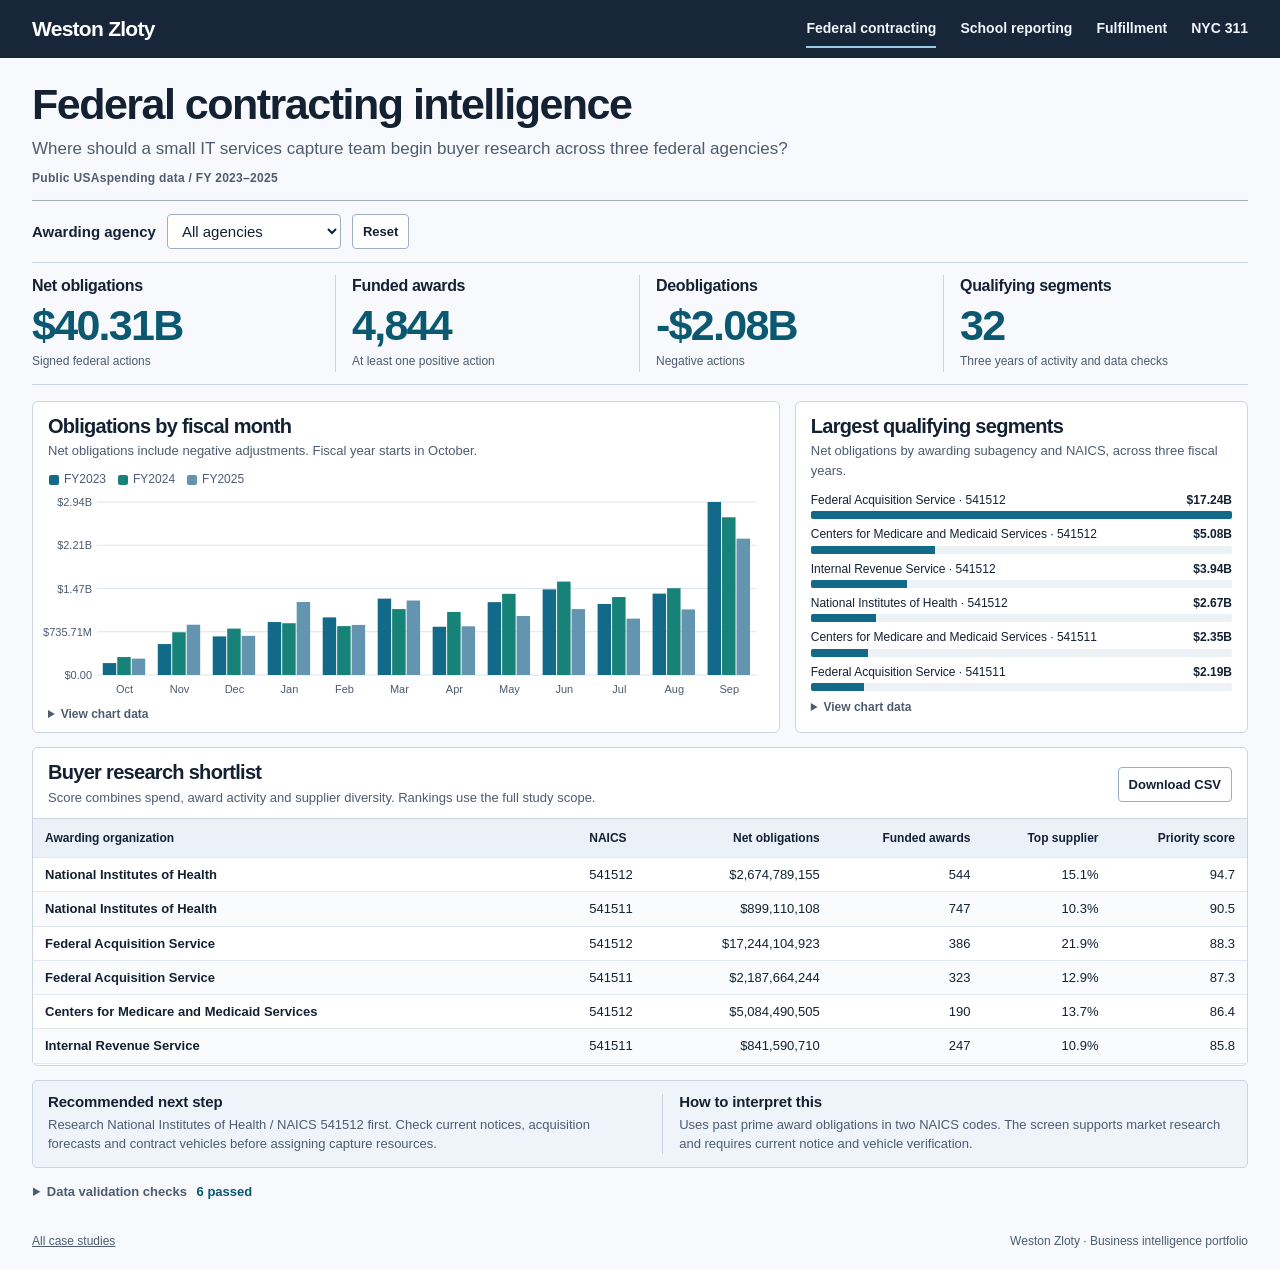
==== docs/dashboard.html @ 4cf35e19 "Publish four reproducible business intelligence projects" ====
<!DOCTYPE html>
<html lang="en">
<head>
<meta charset="utf-8">
<meta name="viewport" content="width=device-width, initial-scale=1">
<title>Analytics dashboard | Weston Zloty</title>
<link rel="icon" href="data:,">
<link rel="stylesheet" href="./styles.css">
<script src="./dashboard-data.js" defer></script>
<script src="./dashboard.js" defer></script>
</head>
<body>
<a class="skip" href="#report">Skip to dashboard</a>
<header class="masthead"><div class="mast-inner"><a class="brand" href="./index.html">Weston Zloty</a><nav id="project-nav" aria-label="Case studies"></nav></div></header>
<main id="report" class="wrap">
<section class="heading">
  <h1 id="title">Analytics dashboard</h1>
  <p id="description"></p>
  <div class="provenance" id="provenance"></div>
</section>
<form id="filters" class="filters">
  <label for="scope" id="filter-label">Scope</label>
  <select id="scope"></select>
  <button id="reset" type="button">Reset</button>
  <span id="view-status" class="sr-only" aria-live="polite"></span>
</form>
<div id="metrics" class="metrics" aria-label="Key metrics"></div>
<div class="chart-grid" id="charts"></div>
<section class="panel rank-panel" aria-labelledby="rank-heading">
  <div class="panel-head with-action">
    <div><h2 id="rank-heading"></h2><p id="rank-summary"></p></div>
    <button id="download" type="button">Download CSV</button>
  </div>
  <div class="scroll-table" id="ranking" tabindex="0" role="region" aria-labelledby="rank-heading"></div>
</section>
<div class="decision" aria-live="polite">
  <section><h2>Recommended next step</h2><p id="action"></p></section>
  <section><h2>How to interpret this</h2><p id="method"></p></section>
</div>
<details class="controls" id="controls"><summary>Data validation checks <span id="check-count"></span></summary><ul id="checks"></ul></details>
<noscript><p>Enable JavaScript to view the dashboard. The repository also contains CSV exports and case-study documentation.</p></noscript>
</main>
<footer class="wrap footer"><a href="./index.html">All case studies</a><span>Weston Zloty · Business intelligence portfolio</span></footer>
</body>
</html>
---- docs/styles.css ----
:root{--nav:#172638;--ink:#142133;--muted:#4d5c70;--line:#cbd5e2;--grid:#dce5ee;--bg:#f7f9fc;--panel:#fff;--wash:#eaf1f8;--accent:#0b5871;--series1:#126988;--series2:#178277;--series3:#6395b0;--font:Inter,"Segoe UI",Arial,sans-serif}
*{box-sizing:border-box}body{margin:0;background:var(--bg);color:var(--ink);font:15px/1.48 var(--font)}a{color:inherit}button,select{font:inherit;color:inherit}button{cursor:pointer}button:hover,select:hover{background:#f3f7fb}a:focus-visible,button:focus-visible,select:focus-visible,summary:focus-visible{outline:3px solid #1673b6;outline-offset:3px}h1,h2,h3,p{margin:0}h1,h2,h3{line-height:1.13;letter-spacing:-.035em}h1{font-size:clamp(29px,4vw,43px);font-weight:760}h2{font-size:20px;font-weight:760}p{color:var(--muted)}
[data-accent="copper"]{--accent:#864125;--series1:#a04d2c;--series2:#695383;--series3:#326b87}
[data-accent="forest"]{--accent:#19604f;--series1:#227764;--series2:#3e659c;--series3:#8c7060}
[data-accent="violet"]{--accent:#5c4787;--series1:#665391;--series2:#28768e;--series3:#619283}
.masthead{background:var(--nav);color:#fff}.mast-inner,.wrap{max-width:1460px;margin:auto;padding-inline:32px}.mast-inner{min-height:58px;display:flex;align-items:center;justify-content:space-between;gap:22px}.brand{font-size:21px;font-weight:730;text-decoration:none;letter-spacing:-.035em;white-space:nowrap}nav{display:flex;gap:24px;align-items:center}nav a{color:#eef4fa;text-decoration:none;font-weight:610;font-size:14px;padding:8px 0;border-bottom:2px solid transparent}nav a:hover,nav a[aria-current="page"]{border-bottom-color:#9bcce5}
.heading{padding:22px 0 13px;border-bottom:1px solid #9eafc3}.heading p{font-size:17px;margin-top:7px}.provenance{margin-top:9px;color:var(--muted);font-size:12px;font-weight:650;letter-spacing:.025em}
.filters{display:flex;flex-wrap:wrap;align-items:center;gap:11px;padding:13px 0;border-bottom:1px solid var(--line)}.filters label{font-weight:700}.filters select,button{min-height:35px;border:1px solid #9eafc3;border-radius:4px;padding:4px 10px;background:#fff}.filters select{min-width:174px}.filters button,.with-action button{font-weight:650;font-size:13px}
.metrics{display:grid;grid-template-columns:repeat(4,minmax(0,1fr));border-bottom:1px solid var(--line);padding:12px 0;min-height:105px}.kpi{border-right:1px solid var(--line);padding:2px 16px 3px}.kpi:first-child{padding-left:0}.kpi:last-child{border-right:0}.kpi h2{letter-spacing:-.02em;font-size:16px}.kpi strong{font-size:clamp(26px,3.6vw,43px);font-weight:770;line-height:1.14;color:var(--accent);font-variant-numeric:tabular-nums;letter-spacing:-.04em;display:block;margin-block:5px 3px}.kpi p{font-size:12px;line-height:1.35}
.chart-grid{display:grid;grid-template-columns:minmax(0,1.65fr) minmax(0,1fr);gap:15px;margin:16px 0 14px}.panel{background:var(--panel);border:1px solid var(--line);border-radius:6px;min-width:0}.panel-head{padding:13px 15px 2px}.panel-head p{margin-top:4px;font-size:13px}.chart-panel{padding-bottom:9px}.legend{display:flex;flex-wrap:wrap;gap:12px;padding:7px 16px 0;min-height:28px;font-size:12px;color:var(--muted)}.legend span{display:flex;gap:5px;align-items:center}.swatch{width:10px;height:10px;background:var(--color);border-radius:2px}
.canvas-shell{position:relative;margin-inline:10px;height:211px}canvas{display:block;width:100%;height:100%}.hover-tip{position:absolute;pointer-events:none;background:var(--nav);color:white;padding:5px 8px;border-radius:4px;font-size:12px;white-space:nowrap;z-index:1}.bars{display:grid;gap:8px;padding:11px 15px 4px}.bar-label{display:flex;justify-content:space-between;align-items:flex-end;gap:9px;font-size:12px;line-height:1.2;margin-bottom:4px}.bar-label strong{flex:none;font-variant-numeric:tabular-nums}.track{height:8px;background:#edf2f7;border-radius:2px;overflow:hidden}.track span{display:block;height:100%;background:var(--series1)}.chart-data{margin:4px 15px 0;color:var(--muted);font-size:12px}.chart-data summary,.controls summary{cursor:pointer;font-weight:650}.chart-data table{margin-top:5px}
.with-action{display:flex;justify-content:space-between;align-items:center;gap:14px;padding-bottom:11px}.with-action button{flex:none}.scroll-table{overflow:auto;max-height:247px}.rank-panel table,.chart-data table{width:100%;border-collapse:collapse;font-size:13px}.rank-panel th,.rank-panel td,.chart-data th,.chart-data td{padding:7px 12px;text-align:left;border-top:1px solid #e1e8f0}.rank-panel th{position:sticky;top:0;background:var(--wash);padding:0;border-top:1px solid var(--line)}.rank-panel th button{width:100%;min-height:38px;text-align:left;font-size:12px;line-height:1.2;padding:7px 12px;border:0;background:transparent}.rank-panel th button:hover{background:#dce8f3}.rank-panel td.num,.rank-panel th.num button,.chart-data td.num{text-align:right;font-variant-numeric:tabular-nums}.rank-panel tbody tr:nth-child(even) td{background:#f9fbfd}.rank-panel tbody tr:hover td{background:#eef5fc}.rank-panel td:first-child{font-weight:650}.state{font-size:11px;font-weight:800;padding:2px 6px;border-radius:3px}.hold{color:#872f23;background:#fae9e4}.pass{color:#155d45;background:#e1f3ec}
.decision{margin-top:14px;display:grid;grid-template-columns:1.05fr 1fr;gap:16px;padding:13px 15px;background:#eef4fa;border:1px solid var(--line);border-radius:5px}.decision section+section{border-left:1px solid var(--line);padding-left:16px}.decision h2{font-size:15px;letter-spacing:-.01em}.decision p{margin-top:4px;font-size:13px}.controls{padding:14px 1px;color:var(--muted);font-size:13px}.controls ul{margin:6px 0 0;padding-left:22px}.controls li{margin:3px 0}.controls span{margin-left:6px;color:var(--accent)}.footer{display:flex;justify-content:space-between;gap:10px;padding-block:18px;color:var(--muted);font-size:12px}.sr-only{position:absolute;width:1px;height:1px;padding:0;margin:-1px;overflow:hidden;clip:rect(0,0,0,0);white-space:nowrap}.skip{position:absolute;left:10px;top:-60px;z-index:5;background:white;padding:8px}.skip:focus{top:8px}
.overview .wrap,.overview .mast-inner{max-width:1120px}.intro{padding:57px 0 31px;border-bottom:1px solid var(--line)}.intro h1{font-size:clamp(40px,7vw,79px);max-width:850px;letter-spacing:-.066em}.intro p{margin-top:17px;max-width:690px;font-size:18px}.case-index{display:grid;grid-template-columns:1fr 1fr;column-gap:42px}.case-index a{display:flex;justify-content:space-between;align-items:flex-start;gap:16px;text-decoration:none;padding:23px 0 27px;border-bottom:1px solid var(--line)}.case-index a:hover h2{text-decoration:underline;text-underline-offset:4px}.case-index h2{font-size:25px;margin:5px 0 7px}.case-index p{max-width:400px}.case-provenance{font-size:12px;color:var(--accent);font-weight:700}.case-arrow{font-size:22px;color:var(--accent)}
@media(max-width:950px){.mast-inner,.wrap{padding-inline:20px}nav{gap:13px}nav a{font-size:12px}.chart-grid{grid-template-columns:minmax(0,1.35fr) minmax(0,1fr)}}
@media(max-width:700px){.mast-inner{align-items:flex-start;flex-direction:column;padding-block:10px;gap:2px}nav{width:100%;overflow-x:auto;white-space:nowrap;gap:14px}.overview .mast-inner{align-items:center;flex-direction:row}.overview nav{width:auto}.heading{padding-top:17px}.heading p{font-size:15px}.metrics{grid-template-columns:repeat(2,minmax(0,1fr))}.kpi{padding:8px 12px}.kpi:nth-child(3){padding-left:0;border-top:1px solid var(--line)}.kpi:nth-child(4){border-top:1px solid var(--line)}.kpi:nth-child(2){border-right:none}.chart-grid,.decision,.case-index{grid-template-columns:1fr;gap:12px}.decision section+section{padding:10px 0 0;border-left:0;border-top:1px solid var(--line)}.with-action{align-items:flex-start}.with-action button{max-width:85px;white-space:normal}.rank-panel th button,.rank-panel td{min-width:80px}.footer{flex-direction:column}.intro{padding-top:36px}.case-index a{padding-block:17px}}
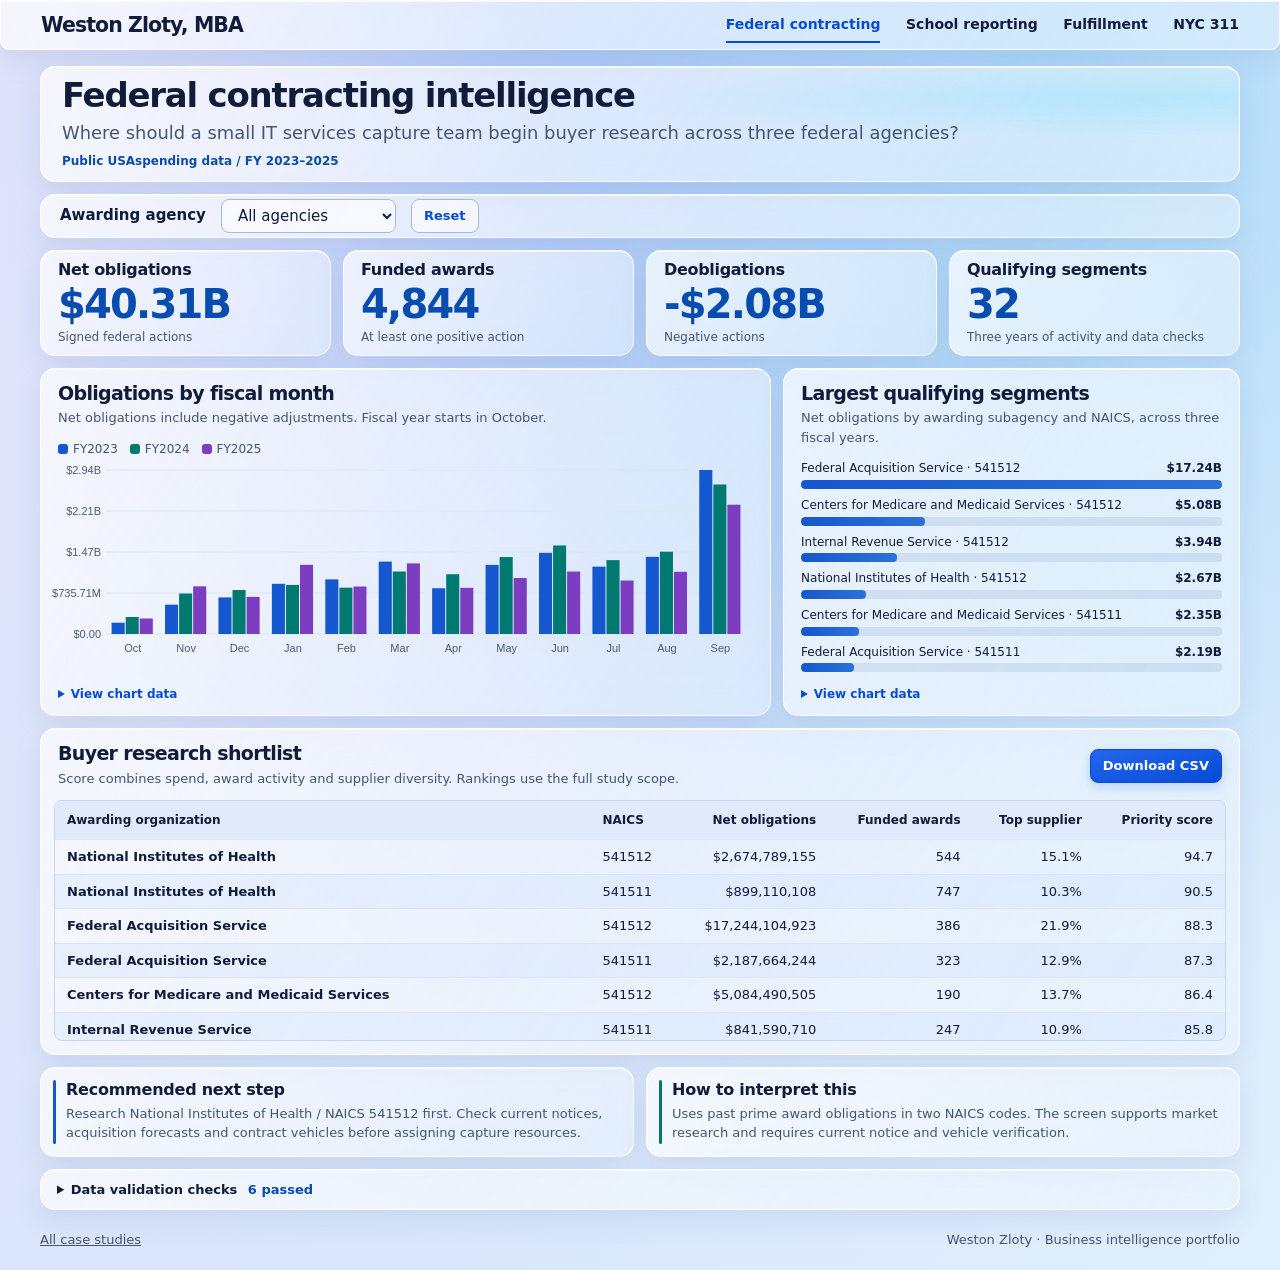
==== commit 82d48d49: "Refine the dashboard layout and controls" ====
--- a/docs/dashboard.html
+++ b/docs/dashboard.html
@@ -9,16 +9,16 @@
 <script src="./dashboard-data.js" defer></script>
 <script src="./dashboard.js" defer></script>
 </head>
-<body>
+<body class="dashboard">
 <a class="skip" href="#report">Skip to dashboard</a>
-<header class="masthead"><div class="mast-inner"><a class="brand" href="./index.html">Weston Zloty</a><nav id="project-nav" aria-label="Case studies"></nav></div></header>
+<header class="masthead"><div class="mast-inner"><a class="brand" href="./index.html">Weston Zloty, MBA</a><nav id="project-nav" aria-label="Case studies"></nav></div></header>
 <main id="report" class="wrap">
-<section class="heading">
+<section class="heading glass">
   <h1 id="title">Analytics dashboard</h1>
   <p id="description"></p>
   <div class="provenance" id="provenance"></div>
 </section>
-<form id="filters" class="filters">
+<form id="filters" class="filters glass">
   <label for="scope" id="filter-label">Scope</label>
   <select id="scope"></select>
   <button id="reset" type="button">Reset</button>
@@ -26,18 +26,18 @@
 </form>
 <div id="metrics" class="metrics" aria-label="Key metrics"></div>
 <div class="chart-grid" id="charts"></div>
-<section class="panel rank-panel" aria-labelledby="rank-heading">
+<section class="panel glass rank-panel" aria-labelledby="rank-heading">
   <div class="panel-head with-action">
     <div><h2 id="rank-heading"></h2><p id="rank-summary"></p></div>
-    <button id="download" type="button">Download CSV</button>
+    <button id="download" class="primary" type="button">Download CSV</button>
   </div>
   <div class="scroll-table" id="ranking" tabindex="0" role="region" aria-labelledby="rank-heading"></div>
 </section>
 <div class="decision" aria-live="polite">
-  <section><h2>Recommended next step</h2><p id="action"></p></section>
-  <section><h2>How to interpret this</h2><p id="method"></p></section>
+  <section class="glass"><h2>Recommended next step</h2><p id="action"></p></section>
+  <section class="glass"><h2>How to interpret this</h2><p id="method"></p></section>
 </div>
-<details class="controls" id="controls"><summary>Data validation checks <span id="check-count"></span></summary><ul id="checks"></ul></details>
+<details class="controls glass" id="controls"><summary>Data validation checks <span id="check-count"></span></summary><ul id="checks"></ul></details>
 <noscript><p>Enable JavaScript to view the dashboard. The repository also contains CSV exports and case-study documentation.</p></noscript>
 </main>
 <footer class="wrap footer"><a href="./index.html">All case studies</a><span>Weston Zloty · Business intelligence portfolio</span></footer>
--- a/docs/styles.css
+++ b/docs/styles.css
@@ -1,16 +1,502 @@
-:root{--nav:#172638;--ink:#142133;--muted:#4d5c70;--line:#cbd5e2;--grid:#dce5ee;--bg:#f7f9fc;--panel:#fff;--wash:#eaf1f8;--accent:#0b5871;--series1:#126988;--series2:#178277;--series3:#6395b0;--font:Inter,"Segoe UI",Arial,sans-serif}
-*{box-sizing:border-box}body{margin:0;background:var(--bg);color:var(--ink);font:15px/1.48 var(--font)}a{color:inherit}button,select{font:inherit;color:inherit}button{cursor:pointer}button:hover,select:hover{background:#f3f7fb}a:focus-visible,button:focus-visible,select:focus-visible,summary:focus-visible{outline:3px solid #1673b6;outline-offset:3px}h1,h2,h3,p{margin:0}h1,h2,h3{line-height:1.13;letter-spacing:-.035em}h1{font-size:clamp(29px,4vw,43px);font-weight:760}h2{font-size:20px;font-weight:760}p{color:var(--muted)}
-[data-accent="copper"]{--accent:#864125;--series1:#a04d2c;--series2:#695383;--series3:#326b87}
-[data-accent="forest"]{--accent:#19604f;--series1:#227764;--series2:#3e659c;--series3:#8c7060}
-[data-accent="violet"]{--accent:#5c4787;--series1:#665391;--series2:#28768e;--series3:#619283}
-.masthead{background:var(--nav);color:#fff}.mast-inner,.wrap{max-width:1460px;margin:auto;padding-inline:32px}.mast-inner{min-height:58px;display:flex;align-items:center;justify-content:space-between;gap:22px}.brand{font-size:21px;font-weight:730;text-decoration:none;letter-spacing:-.035em;white-space:nowrap}nav{display:flex;gap:24px;align-items:center}nav a{color:#eef4fa;text-decoration:none;font-weight:610;font-size:14px;padding:8px 0;border-bottom:2px solid transparent}nav a:hover,nav a[aria-current="page"]{border-bottom-color:#9bcce5}
-.heading{padding:22px 0 13px;border-bottom:1px solid #9eafc3}.heading p{font-size:17px;margin-top:7px}.provenance{margin-top:9px;color:var(--muted);font-size:12px;font-weight:650;letter-spacing:.025em}
-.filters{display:flex;flex-wrap:wrap;align-items:center;gap:11px;padding:13px 0;border-bottom:1px solid var(--line)}.filters label{font-weight:700}.filters select,button{min-height:35px;border:1px solid #9eafc3;border-radius:4px;padding:4px 10px;background:#fff}.filters select{min-width:174px}.filters button,.with-action button{font-weight:650;font-size:13px}
-.metrics{display:grid;grid-template-columns:repeat(4,minmax(0,1fr));border-bottom:1px solid var(--line);padding:12px 0;min-height:105px}.kpi{border-right:1px solid var(--line);padding:2px 16px 3px}.kpi:first-child{padding-left:0}.kpi:last-child{border-right:0}.kpi h2{letter-spacing:-.02em;font-size:16px}.kpi strong{font-size:clamp(26px,3.6vw,43px);font-weight:770;line-height:1.14;color:var(--accent);font-variant-numeric:tabular-nums;letter-spacing:-.04em;display:block;margin-block:5px 3px}.kpi p{font-size:12px;line-height:1.35}
-.chart-grid{display:grid;grid-template-columns:minmax(0,1.65fr) minmax(0,1fr);gap:15px;margin:16px 0 14px}.panel{background:var(--panel);border:1px solid var(--line);border-radius:6px;min-width:0}.panel-head{padding:13px 15px 2px}.panel-head p{margin-top:4px;font-size:13px}.chart-panel{padding-bottom:9px}.legend{display:flex;flex-wrap:wrap;gap:12px;padding:7px 16px 0;min-height:28px;font-size:12px;color:var(--muted)}.legend span{display:flex;gap:5px;align-items:center}.swatch{width:10px;height:10px;background:var(--color);border-radius:2px}
-.canvas-shell{position:relative;margin-inline:10px;height:211px}canvas{display:block;width:100%;height:100%}.hover-tip{position:absolute;pointer-events:none;background:var(--nav);color:white;padding:5px 8px;border-radius:4px;font-size:12px;white-space:nowrap;z-index:1}.bars{display:grid;gap:8px;padding:11px 15px 4px}.bar-label{display:flex;justify-content:space-between;align-items:flex-end;gap:9px;font-size:12px;line-height:1.2;margin-bottom:4px}.bar-label strong{flex:none;font-variant-numeric:tabular-nums}.track{height:8px;background:#edf2f7;border-radius:2px;overflow:hidden}.track span{display:block;height:100%;background:var(--series1)}.chart-data{margin:4px 15px 0;color:var(--muted);font-size:12px}.chart-data summary,.controls summary{cursor:pointer;font-weight:650}.chart-data table{margin-top:5px}
-.with-action{display:flex;justify-content:space-between;align-items:center;gap:14px;padding-bottom:11px}.with-action button{flex:none}.scroll-table{overflow:auto;max-height:247px}.rank-panel table,.chart-data table{width:100%;border-collapse:collapse;font-size:13px}.rank-panel th,.rank-panel td,.chart-data th,.chart-data td{padding:7px 12px;text-align:left;border-top:1px solid #e1e8f0}.rank-panel th{position:sticky;top:0;background:var(--wash);padding:0;border-top:1px solid var(--line)}.rank-panel th button{width:100%;min-height:38px;text-align:left;font-size:12px;line-height:1.2;padding:7px 12px;border:0;background:transparent}.rank-panel th button:hover{background:#dce8f3}.rank-panel td.num,.rank-panel th.num button,.chart-data td.num{text-align:right;font-variant-numeric:tabular-nums}.rank-panel tbody tr:nth-child(even) td{background:#f9fbfd}.rank-panel tbody tr:hover td{background:#eef5fc}.rank-panel td:first-child{font-weight:650}.state{font-size:11px;font-weight:800;padding:2px 6px;border-radius:3px}.hold{color:#872f23;background:#fae9e4}.pass{color:#155d45;background:#e1f3ec}
-.decision{margin-top:14px;display:grid;grid-template-columns:1.05fr 1fr;gap:16px;padding:13px 15px;background:#eef4fa;border:1px solid var(--line);border-radius:5px}.decision section+section{border-left:1px solid var(--line);padding-left:16px}.decision h2{font-size:15px;letter-spacing:-.01em}.decision p{margin-top:4px;font-size:13px}.controls{padding:14px 1px;color:var(--muted);font-size:13px}.controls ul{margin:6px 0 0;padding-left:22px}.controls li{margin:3px 0}.controls span{margin-left:6px;color:var(--accent)}.footer{display:flex;justify-content:space-between;gap:10px;padding-block:18px;color:var(--muted);font-size:12px}.sr-only{position:absolute;width:1px;height:1px;padding:0;margin:-1px;overflow:hidden;clip:rect(0,0,0,0);white-space:nowrap}.skip{position:absolute;left:10px;top:-60px;z-index:5;background:white;padding:8px}.skip:focus{top:8px}
-.overview .wrap,.overview .mast-inner{max-width:1120px}.intro{padding:57px 0 31px;border-bottom:1px solid var(--line)}.intro h1{font-size:clamp(40px,7vw,79px);max-width:850px;letter-spacing:-.066em}.intro p{margin-top:17px;max-width:690px;font-size:18px}.case-index{display:grid;grid-template-columns:1fr 1fr;column-gap:42px}.case-index a{display:flex;justify-content:space-between;align-items:flex-start;gap:16px;text-decoration:none;padding:23px 0 27px;border-bottom:1px solid var(--line)}.case-index a:hover h2{text-decoration:underline;text-underline-offset:4px}.case-index h2{font-size:25px;margin:5px 0 7px}.case-index p{max-width:400px}.case-provenance{font-size:12px;color:var(--accent);font-weight:700}.case-arrow{font-size:22px;color:var(--accent)}
-@media(max-width:950px){.mast-inner,.wrap{padding-inline:20px}nav{gap:13px}nav a{font-size:12px}.chart-grid{grid-template-columns:minmax(0,1.35fr) minmax(0,1fr)}}
-@media(max-width:700px){.mast-inner{align-items:flex-start;flex-direction:column;padding-block:10px;gap:2px}nav{width:100%;overflow-x:auto;white-space:nowrap;gap:14px}.overview .mast-inner{align-items:center;flex-direction:row}.overview nav{width:auto}.heading{padding-top:17px}.heading p{font-size:15px}.metrics{grid-template-columns:repeat(2,minmax(0,1fr))}.kpi{padding:8px 12px}.kpi:nth-child(3){padding-left:0;border-top:1px solid var(--line)}.kpi:nth-child(4){border-top:1px solid var(--line)}.kpi:nth-child(2){border-right:none}.chart-grid,.decision,.case-index{grid-template-columns:1fr;gap:12px}.decision section+section{padding:10px 0 0;border-left:0;border-top:1px solid var(--line)}.with-action{align-items:flex-start}.with-action button{max-width:85px;white-space:normal}.rank-panel th button,.rank-panel td{min-width:80px}.footer{flex-direction:column}.intro{padding-top:36px}.case-index a{padding-block:17px}}
+:root {
+  color-scheme: light;
+  --ink: #111c3b;
+  --muted: #435572;
+  --blue: #074bd5;
+  --line: #c7d6ef;
+  --glass-edge: rgba(255, 255, 255, .88);
+  --glass-fill: linear-gradient(125deg, rgba(255, 255, 255, .7), rgba(239, 247, 255, .45));
+  --glass-shadow: 0 10px 28px rgba(38, 75, 150, .1), inset 0 1px 0 rgba(255, 255, 255, .65);
+  --radius: 15px;
+  --font: "Segoe UI", system-ui, -apple-system, BlinkMacSystemFont, sans-serif;
+  --accent: #074cae;
+  --tint: #dbe8ff;
+  --series1: #1557ce;
+  --series2: #007970;
+  --series3: #7c3dc1;
+}
+
+[data-accent="copper"] {
+  --accent: #844226;
+  --tint: #f7e4d7;
+  --series1: #ab5029;
+  --series2: #6750a7;
+  --series3: #08748e;
+}
+
+[data-accent="forest"] {
+  --accent: #14634e;
+  --tint: #daefe7;
+  --series1: #117c68;
+  --series2: #325ab9;
+  --series3: #9c5031;
+}
+
+[data-accent="violet"] {
+  --accent: #5c3b9c;
+  --tint: #eae2fa;
+  --series1: #6942af;
+  --series2: #007983;
+  --series3: #9e4d75;
+}
+
+* { box-sizing: border-box; }
+
+body {
+  margin: 0;
+  min-height: 100vh;
+  background: #e4ecfa;
+  background-image:
+    radial-gradient(ellipse at 83% 8%, rgba(119, 205, 247, .42), transparent 53%),
+    radial-gradient(ellipse at 45% 0%, rgba(137, 166, 247, .42), transparent 60%),
+    linear-gradient(125deg, #e1e3fa, #d9e6fb 58%, #e0effc);
+  color: var(--ink);
+  font: 15px/1.5 var(--font);
+}
+
+a { color: inherit; }
+h1, h2, h3, p { margin: 0; }
+h1, h2, h3 { line-height: 1.14; letter-spacing: -.035em; }
+h2 { font-size: 19px; }
+p { color: var(--muted); }
+
+a:focus-visible, button:focus-visible, select:focus-visible, summary:focus-visible, [tabindex]:focus-visible {
+  outline: 2px solid var(--blue);
+  outline-offset: 3px;
+}
+
+.glass, .masthead, .kpi, .chart-panel {
+  border: 1px solid var(--glass-edge);
+  background: var(--glass-fill);
+  box-shadow: var(--glass-shadow);
+  border-radius: var(--radius);
+  -webkit-backdrop-filter: blur(16px);
+  backdrop-filter: blur(16px);
+}
+
+.wrap, .mast-inner {
+  width: calc(100% - clamp(32px, 6.25vw, 96px));
+  max-width: 1440px;
+  margin-inline: auto;
+}
+
+.masthead { border-radius: 0 0 9px 9px; }
+
+.mast-inner {
+  min-height: 48px;
+  display: flex;
+  align-items: center;
+  justify-content: space-between;
+  gap: 24px;
+}
+
+.brand {
+  font-size: clamp(19px, 1.6vw, 25px);
+  font-weight: 750;
+  letter-spacing: -.045em;
+  text-decoration: none;
+  white-space: nowrap;
+}
+
+nav { display: flex; align-items: center; gap: clamp(12px, 2vw, 34px); }
+
+nav a {
+  border-bottom: 2px solid transparent;
+  color: var(--ink);
+  font-size: 14px;
+  font-weight: 620;
+  padding-block: 6px;
+  text-decoration: none;
+  white-space: nowrap;
+}
+
+nav a:hover, nav a[aria-current="page"] {
+  color: var(--blue);
+  border-bottom-color: currentColor;
+}
+
+button, select, .primary {
+  min-height: 34px;
+  border: 1px solid #a5b9dc;
+  border-radius: 8px;
+  padding: 5px 12px;
+  color: inherit;
+  background: rgba(255, 255, 255, .62);
+  font: inherit;
+}
+
+button, .primary { cursor: pointer; font-weight: 650; }
+button:hover, select:hover { background: #fff; }
+
+.primary {
+  display: inline-flex;
+  justify-content: center;
+  align-items: center;
+  border-color: #074bd5;
+  background: linear-gradient(165deg, #2466ed, #074bd5);
+  color: #fff;
+  text-decoration: none;
+  box-shadow: 0 4px 12px rgba(12, 67, 192, .18);
+}
+
+.primary:hover { background: #0642bd; }
+.source-link { color: var(--blue); font-weight: 680; text-decoration: none; }
+.source-link:hover { text-decoration: underline; text-underline-offset: 4px; }
+
+.overview .wrap, .overview .masthead { width: min(calc(100% - clamp(32px, 12vw, 184px)), 1352px); }
+.overview .masthead { margin: 18px auto 24px; border-radius: var(--radius); }
+.overview .mast-inner { min-height: 58px; width: auto; margin-inline: 38px; }
+.overview nav { gap: clamp(18px, 4vw, 56px); }
+
+.intro {
+  position: relative;
+  isolation: isolate;
+  display: flex;
+  align-items: center;
+  min-height: clamp(320px, 25vw, 374px);
+  padding: clamp(30px, 3.4vw, 51px);
+  background: linear-gradient(107deg, rgba(255, 255, 255, .64), rgba(225, 244, 255, .65));
+  overflow: hidden;
+}
+
+.intro::before {
+  content: "";
+  position: absolute;
+  z-index: -1;
+  inset: 0 0 0 47%;
+  background: var(--hero-art, none) right center / cover no-repeat;
+  -webkit-mask-image: linear-gradient(to right, transparent, black 31%);
+  mask-image: linear-gradient(to right, transparent, black 31%);
+  pointer-events: none;
+}
+
+.intro-copy { width: min(68%, 700px); }
+
+.intro h1 {
+  max-width: 19ch;
+  font-size: clamp(36px, 4.15vw, 64px);
+  font-weight: 770;
+  line-height: .99;
+  letter-spacing: -.061em;
+  text-wrap: balance;
+}
+
+.intro p {
+  max-width: 46ch;
+  margin-top: 18px;
+  color: #263650;
+  font-size: clamp(17px, 1.65vw, 25px);
+  line-height: 1.35;
+}
+
+.intro-actions {
+  display: flex;
+  align-items: center;
+  flex-wrap: wrap;
+  gap: 12px 28px;
+  margin-top: 28px;
+  font-size: clamp(15px, 1.32vw, 20px);
+}
+
+.intro-actions .primary { padding: 10px 24px; }
+#case-studies { margin-top: 30px; scroll-margin-top: 18px; }
+#case-studies-title { margin-bottom: 18px; font-size: clamp(26px, 2.75vw, 42px); font-weight: 760; }
+
+.case-index {
+  display: grid;
+  grid-template-columns: repeat(2, minmax(0, 1fr));
+  gap: 16px 20px;
+}
+
+.case-card {
+  display: flex;
+  align-items: flex-start;
+  justify-content: space-between;
+  gap: 16px;
+  padding: clamp(18px, 1.9vw, 29px);
+  text-decoration: none;
+  transition: transform 160ms ease, box-shadow 160ms ease, border-color 160ms ease;
+}
+
+.case-card:hover {
+  transform: translateY(-3px);
+  border-color: #9bbcf3;
+  box-shadow: 0 14px 28px rgba(33, 77, 166, .19), inset 0 1px 0 #fff;
+}
+
+.case-card h3 { margin: 8px 0 6px; font-size: clamp(20px, 1.9vw, 29px); }
+.case-card p { max-width: 57ch; font-size: clamp(14px, 1.13vw, 17px); line-height: 1.42; }
+
+.case-provenance {
+  display: inline-block;
+  border-radius: 6px;
+  padding: 3px 8px;
+  background: var(--tint);
+  color: var(--accent);
+  font-size: 12px;
+  font-weight: 720;
+}
+
+.case-arrow {
+  color: var(--blue);
+  font-size: 25px;
+  line-height: 1;
+  transition: transform 160ms ease;
+}
+
+.case-card:hover .case-arrow { transform: translateX(4px); }
+
+.heading {
+  margin-top: 16px;
+  padding: 10px 21px 11px;
+  background: radial-gradient(ellipse at 93% 28%, rgba(133, 223, 248, .37), transparent 33%), var(--glass-fill);
+}
+
+.heading h1 { font-size: clamp(30px, 2.65vw, 40px); font-weight: 770; }
+.heading p { margin-top: 4px; font-size: clamp(15px, 1.4vw, 19px); }
+.provenance { margin-top: 5px; color: var(--accent); font-size: 12px; font-weight: 700; }
+
+.filters {
+  display: flex;
+  flex-wrap: wrap;
+  align-items: center;
+  gap: 8px 15px;
+  margin: 12px 0;
+  padding: 4px 19px;
+}
+
+.filters label { font-weight: 700; }
+.filters select { min-width: 175px; max-width: 100%; }
+.filters button { color: var(--blue); }
+.filters button, .with-action button { font-size: 13px; }
+
+.metrics {
+  display: grid;
+  grid-template-columns: repeat(4, minmax(0, 1fr));
+  gap: 12px;
+}
+
+.kpi { padding: 10px 17px; }
+.kpi h2 { font-size: 16px; letter-spacing: -.02em; }
+
+.kpi strong {
+  display: block;
+  margin: 3px 0 2px;
+  color: var(--accent);
+  font-size: clamp(28px, 3.25vw, 40px);
+  line-height: 1.12;
+  font-weight: 765;
+  letter-spacing: -.045em;
+  font-variant-numeric: tabular-nums;
+}
+
+.kpi p { font-size: 12px; line-height: 1.35; }
+
+.chart-grid {
+  display: grid;
+  grid-template-columns: minmax(0, 1.6fr) minmax(0, 1fr);
+  gap: 12px;
+  margin: 12px 0;
+}
+
+.panel { min-width: 0; }
+.panel-head { padding: 14px 17px 3px; }
+.panel-head p { margin-top: 4px; font-size: 13px; }
+.chart-panel { display: flex; flex-direction: column; padding-bottom: 12px; }
+
+.legend {
+  display: flex;
+  flex-wrap: wrap;
+  gap: 5px 12px;
+  padding: 8px 17px 0;
+  min-height: 28px;
+  font-size: 12px;
+  color: var(--muted);
+}
+
+.legend span { display: inline-flex; align-items: center; gap: 5px; }
+.swatch { width: 10px; height: 10px; background: var(--color); border-radius: 3px; }
+.canvas-shell { position: relative; height: clamp(180px, 16vw, 202px); margin-inline: 11px; }
+canvas { display: block; width: 100%; height: 100%; }
+
+.hover-tip {
+  position: absolute;
+  z-index: 1;
+  max-width: 100%;
+  padding: 6px 9px;
+  border: 1px solid rgba(255, 255, 255, .37);
+  border-radius: 8px;
+  background: rgba(18, 33, 68, .97);
+  color: #fff;
+  font-size: 12px;
+  pointer-events: none;
+}
+
+.bars { display: grid; gap: 9px; padding: 11px 17px 6px; }
+
+.bar-label {
+  display: flex;
+  justify-content: space-between;
+  align-items: flex-end;
+  gap: 9px;
+  margin-bottom: 4px;
+  font-size: 12px;
+  line-height: 1.22;
+}
+
+.bar-label strong { flex: none; font-variant-numeric: tabular-nums; }
+.track { height: 9px; overflow: hidden; border-radius: 4px; background: rgba(106, 134, 183, .17); }
+
+.track span {
+  display: block;
+  height: 100%;
+  border-radius: inherit;
+  background: linear-gradient(90deg, var(--series1), color-mix(in srgb, var(--series1) 76%, #75c5ff));
+}
+
+.chart-data { margin: auto 17px 0; padding-top: 7px; overflow-x: auto; font-size: 12px; }
+.chart-data summary, .controls summary { cursor: pointer; font-weight: 680; }
+.chart-data summary { color: var(--blue); }
+.chart-data table { margin-top: 7px; }
+
+.with-action { display: flex; justify-content: space-between; align-items: center; gap: 14px; padding-bottom: 12px; }
+.with-action button { flex: none; }
+
+.scroll-table {
+  max-height: 241px;
+  overflow: auto;
+  margin: 0 13px 13px;
+  border: 1px solid var(--line);
+  border-radius: 8px;
+  scrollbar-width: thin;
+}
+
+.rank-panel table, .chart-data table { width: 100%; border-collapse: collapse; font-size: 13px; }
+
+.rank-panel th, .rank-panel td, .chart-data th, .chart-data td {
+  padding: 7px 12px;
+  border-bottom: 1px solid #dce4f4;
+  text-align: left;
+}
+
+.rank-panel th { position: sticky; top: 0; padding: 0; background: #e0eafb; }
+
+.rank-panel th button {
+  width: 100%;
+  min-height: 38px;
+  padding: 7px 12px;
+  border: 0;
+  border-radius: 0;
+  background: transparent;
+  font-size: 12px;
+  line-height: 1.2;
+  text-align: left;
+}
+
+.rank-panel th button:focus-visible { outline-offset: -3px; }
+.rank-panel th button:hover { background: #cedfff; }
+.sort-indicator { margin-inline-start: 5px; color: var(--muted); }
+.rank-panel th[aria-sort]:not([aria-sort="none"]) button { color: var(--blue); }
+.rank-panel td.num, .rank-panel th.num button, .chart-data td.num { text-align: right; font-variant-numeric: tabular-nums; }
+.rank-panel tbody tr:nth-child(even) td { background: rgba(195, 215, 250, .24); }
+.rank-panel tbody tr:hover td { background: #dceaff; }
+.rank-panel td:first-child { font-weight: 650; }
+.state { padding: 2px 7px; border-radius: 5px; font-size: 11px; font-weight: 800; }
+.hold { color: #872f23; background: #fae9e4; }
+.pass { color: #155d45; background: #e1f3ec; }
+
+.decision { display: grid; grid-template-columns: repeat(2, minmax(0, 1fr)); gap: 12px; margin-block: 12px; }
+.decision section { position: relative; padding: 13px 15px 13px 25px; }
+
+.decision section::before {
+  position: absolute;
+  inset: 12px auto 12px 12px;
+  width: 3px;
+  border-radius: 3px;
+  background: var(--series1);
+  content: "";
+}
+
+.decision section + section::before { background: var(--series2); }
+.decision h2 { font-size: 16px; letter-spacing: -.015em; }
+.decision p { margin-top: 4px; font-size: 13px; }
+.controls { padding: 10px 16px; color: var(--ink); font-size: 13px; }
+.controls ul { margin: 6px 0 0; padding-left: 22px; }
+.controls li { margin: 3px 0; }
+.controls span { margin-left: 6px; color: var(--accent); }
+
+.footer {
+  display: flex;
+  justify-content: space-between;
+  gap: 10px;
+  padding-block: 20px;
+  color: var(--muted);
+  font-size: 13px;
+}
+
+.overview .footer { justify-content: center; text-align: center; padding-block: 28px; }
+
+.sr-only {
+  position: absolute;
+  width: 1px;
+  height: 1px;
+  padding: 0;
+  margin: -1px;
+  overflow: hidden;
+  clip-path: inset(50%);
+  white-space: nowrap;
+}
+
+.skip {
+  position: absolute;
+  z-index: 5;
+  top: 8px;
+  left: 10px;
+  transform: translateY(-180%);
+  padding: 8px;
+  border-radius: 7px;
+  background: #fff;
+}
+
+.skip:focus { transform: none; }
+
+@media (max-width: 950px) {
+  .overview .wrap, .overview .masthead { width: calc(100% - 42px); }
+  .overview .mast-inner { margin-inline: 21px; }
+  .intro-copy { width: min(75%, 590px); }
+  .intro::before { inset-inline-start: 40%; opacity: .8; }
+  .chart-grid { grid-template-columns: minmax(0, 1.35fr) minmax(0, 1fr); }
+}
+
+@media (max-width: 700px) {
+  .overview .wrap, .overview .masthead { width: calc(100% - 28px); }
+  .overview .masthead { margin: 12px auto 14px; }
+  .overview .mast-inner { min-height: 51px; margin-inline: 13px; gap: 8px; }
+  .overview nav { gap: 10px; }
+  .overview .brand { font-size: clamp(15px, 4.65vw, 19px); }
+  nav a { font-size: 12px; }
+  .intro { min-height: 315px; padding: 25px 19px; }
+  .intro-copy { width: min(100%, 480px); }
+  .intro h1 { max-width: 15ch; }
+  .intro::before { inset: 0 0 0 47%; opacity: .36; }
+  .intro-actions { margin-top: 21px; gap: 12px 17px; }
+  .intro-actions .primary { padding: 9px 13px; }
+  #case-studies { margin-top: 22px; }
+  #case-studies-title { margin-bottom: 11px; }
+  .case-index, .chart-grid, .decision { grid-template-columns: minmax(0, 1fr); gap: 10px; }
+  .dashboard .mast-inner { flex-direction: column; align-items: flex-start; gap: 3px; padding-block: 9px 3px; }
+  #project-nav { width: 100%; gap: 4px 9px; flex-wrap: wrap; }
+  #project-nav a { font-size: 11.5px; }
+  .heading { margin-top: 12px; padding-inline: 14px; }
+  .filters { padding-inline: 12px; }
+  .filters select { min-width: min(148px, 100%); }
+  .metrics { grid-template-columns: repeat(2, minmax(0, 1fr)); gap: 9px; }
+  .kpi { padding: 11px; }
+  .kpi h2 { font-size: 14px; }
+  .rank-panel th button, .rank-panel td { min-width: 91px; }
+  .footer { flex-wrap: wrap; }
+}
+
+@media (prefers-reduced-motion: reduce) {
+  .case-card, .case-arrow { transition: none; }
+}
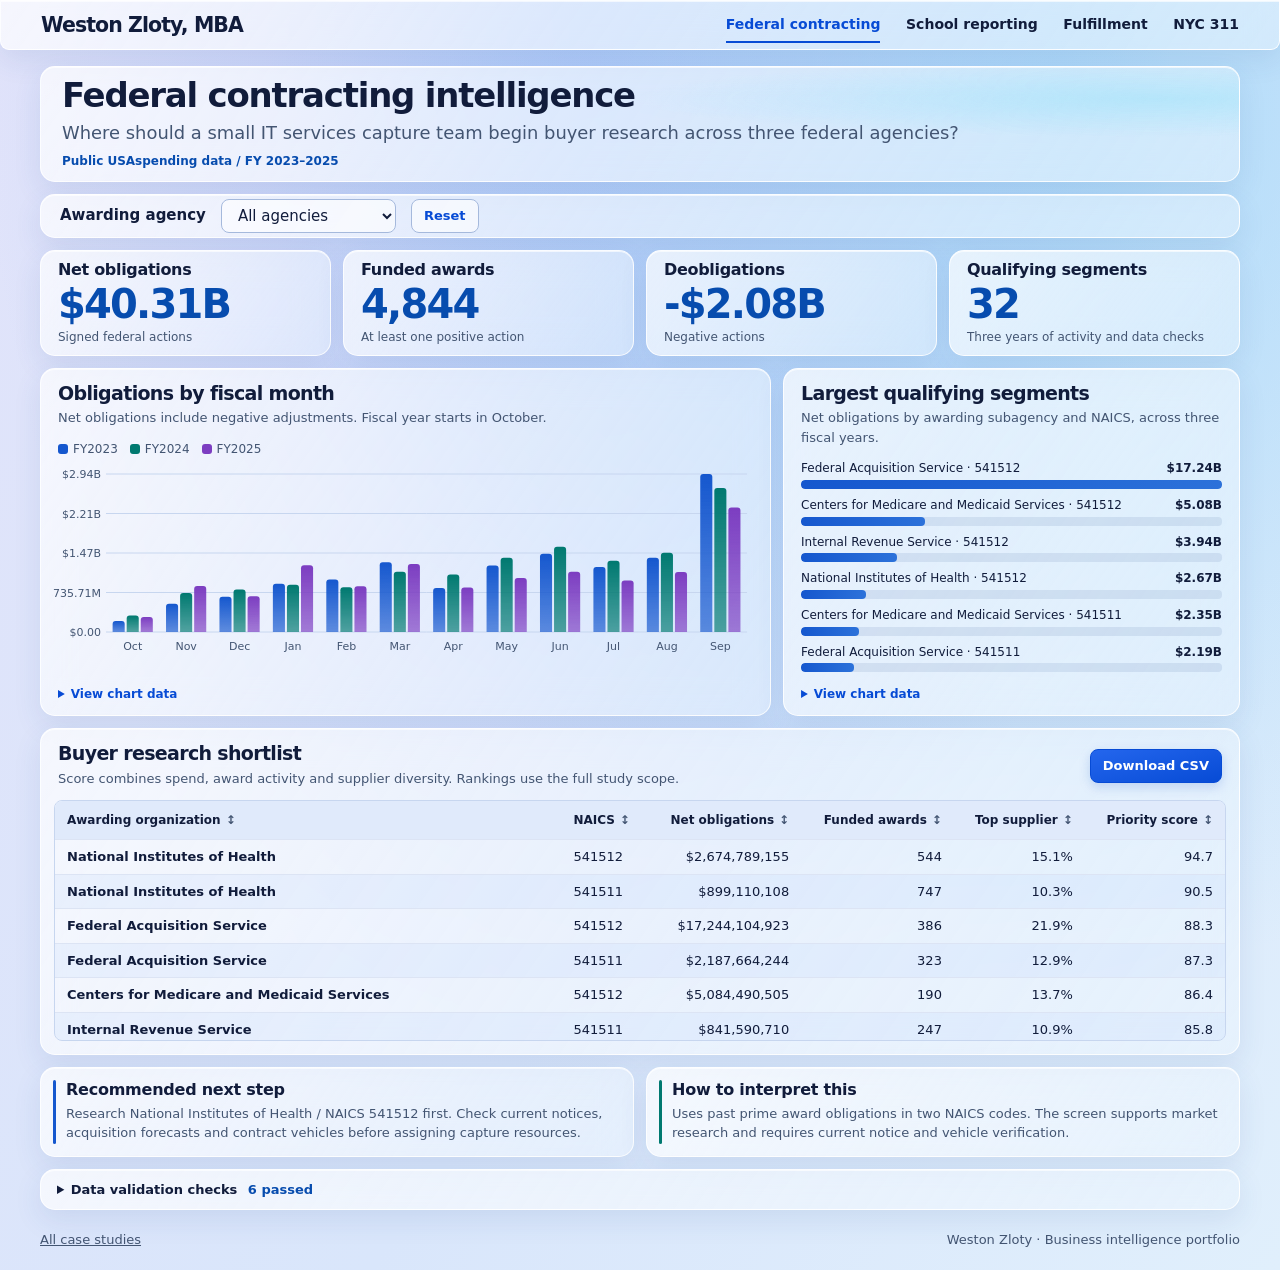
==== commit 4f525a98: "Version the refreshed dashboard assets" ====
--- a/docs/dashboard.html
+++ b/docs/dashboard.html
@@ -5,9 +5,9 @@
 <meta name="viewport" content="width=device-width, initial-scale=1">
 <title>Analytics dashboard | Weston Zloty</title>
 <link rel="icon" href="data:,">
-<link rel="stylesheet" href="./styles.css">
+<link rel="stylesheet" href="./styles.css?v=87b091cb">
 <script src="./dashboard-data.js" defer></script>
-<script src="./dashboard.js" defer></script>
+<script src="./dashboard.js?v=5ccf3a7b" defer></script>
 </head>
 <body class="dashboard">
 <a class="skip" href="#report">Skip to dashboard</a>
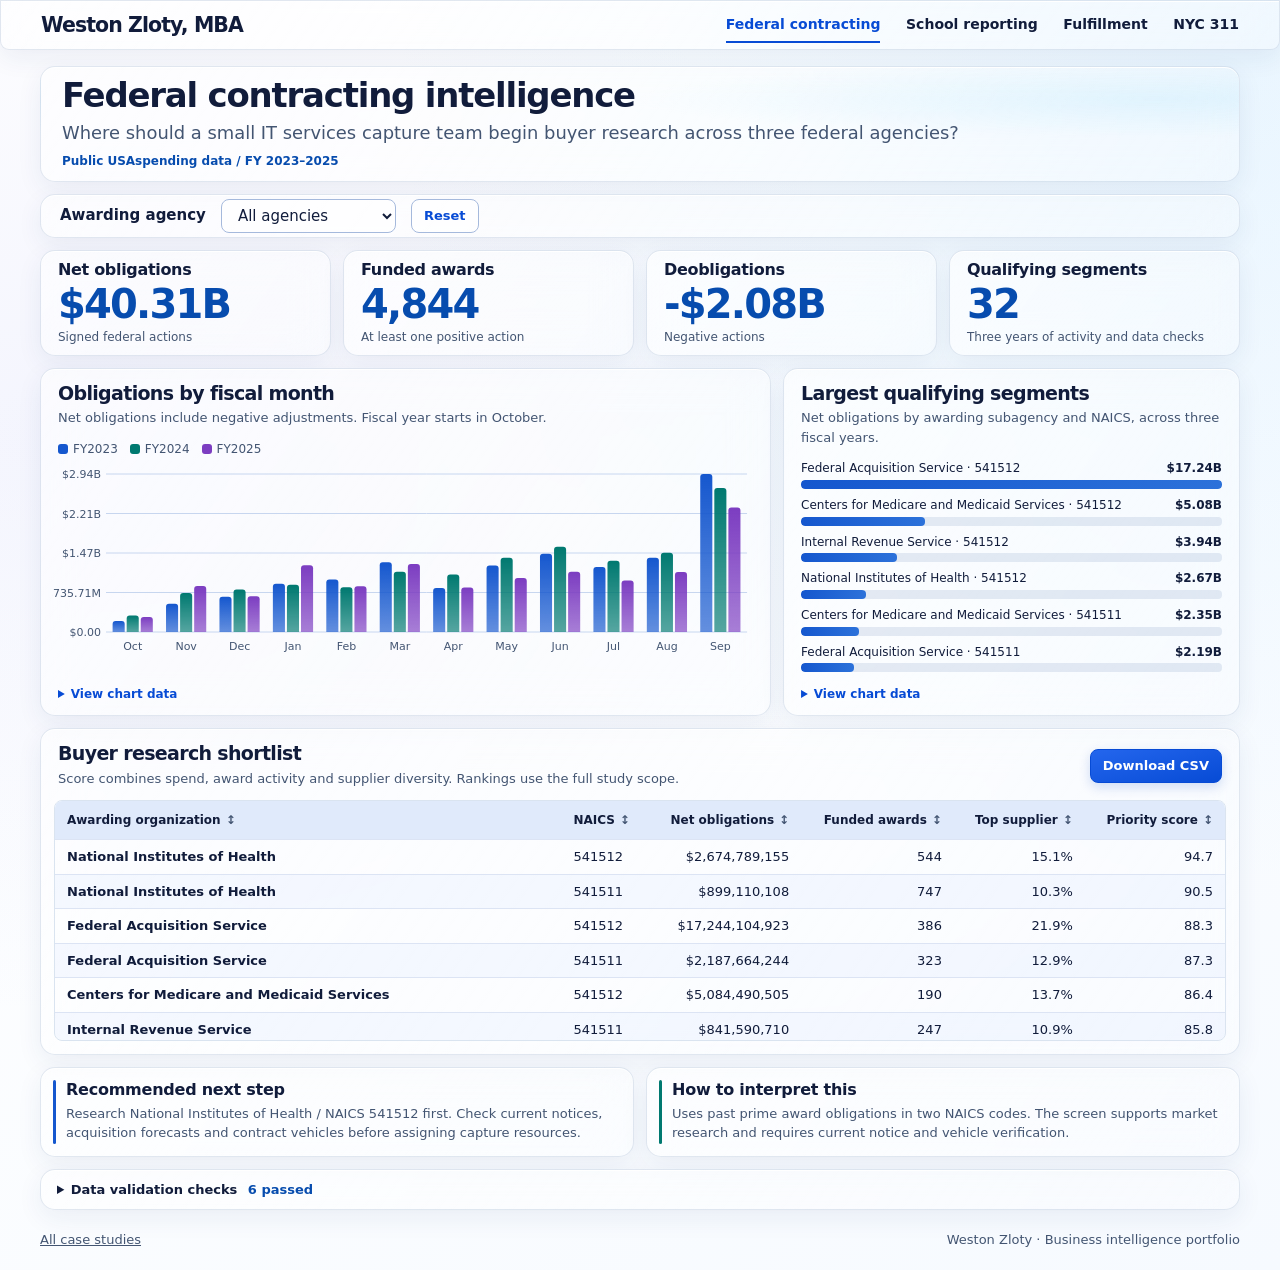
==== commit 6afc8c7a: "Publish the lighter dashboard theme" ====
--- a/docs/dashboard.html
+++ b/docs/dashboard.html
@@ -5,7 +5,7 @@
 <meta name="viewport" content="width=device-width, initial-scale=1">
 <title>Analytics dashboard | Weston Zloty</title>
 <link rel="icon" href="data:,">
-<link rel="stylesheet" href="./styles.css?v=87b091cb">
+<link rel="stylesheet" href="./styles.css?v=b639caf7">
 <script src="./dashboard-data.js" defer></script>
 <script src="./dashboard.js?v=5ccf3a7b" defer></script>
 </head>
--- a/docs/styles.css
+++ b/docs/styles.css
@@ -3,10 +3,10 @@
   --ink: #111c3b;
   --muted: #435572;
   --blue: #074bd5;
-  --line: #c7d6ef;
-  --glass-edge: rgba(255, 255, 255, .88);
-  --glass-fill: linear-gradient(125deg, rgba(255, 255, 255, .7), rgba(239, 247, 255, .45));
-  --glass-shadow: 0 10px 28px rgba(38, 75, 150, .1), inset 0 1px 0 rgba(255, 255, 255, .65);
+  --line: #dae4f0;
+  --glass-edge: rgba(135, 159, 193, .24);
+  --glass-fill: linear-gradient(125deg, rgba(255, 255, 255, .6), rgba(255, 255, 255, .28));
+  --glass-shadow: 0 8px 26px rgba(33, 62, 112, .07), inset 0 1px 0 rgba(255, 255, 255, .92);
   --radius: 15px;
   --font: "Segoe UI", system-ui, -apple-system, BlinkMacSystemFont, sans-serif;
   --accent: #074cae;
@@ -45,11 +45,11 @@
 body {
   margin: 0;
   min-height: 100vh;
-  background: #e4ecfa;
+  background: #fff;
   background-image:
-    radial-gradient(ellipse at 83% 8%, rgba(119, 205, 247, .42), transparent 53%),
-    radial-gradient(ellipse at 45% 0%, rgba(137, 166, 247, .42), transparent 60%),
-    linear-gradient(125deg, #e1e3fa, #d9e6fb 58%, #e0effc);
+    radial-gradient(ellipse at 96% 5%, rgba(156, 213, 254, .2), transparent 48%),
+    radial-gradient(ellipse at 4% 34%, rgba(187, 193, 247, .16), transparent 49%),
+    linear-gradient(150deg, #fff 20%, #f6faff 100%);
   color: var(--ink);
   font: 15px/1.5 var(--font);
 }
@@ -70,8 +70,8 @@
   background: var(--glass-fill);
   box-shadow: var(--glass-shadow);
   border-radius: var(--radius);
-  -webkit-backdrop-filter: blur(16px);
-  backdrop-filter: blur(16px);
+  -webkit-backdrop-filter: blur(18px);
+  backdrop-filter: blur(18px);
 }
 
 .wrap, .mast-inner {
@@ -154,8 +154,8 @@
   display: flex;
   align-items: center;
   min-height: clamp(320px, 25vw, 374px);
-  padding: clamp(30px, 3.4vw, 51px);
-  background: linear-gradient(107deg, rgba(255, 255, 255, .64), rgba(225, 244, 255, .65));
+  padding: clamp(30px, 3vw, 46px);
+  background: linear-gradient(107deg, rgba(255, 255, 255, .82), rgba(233, 246, 255, .32));
   overflow: hidden;
 }
 
@@ -165,6 +165,7 @@
   z-index: -1;
   inset: 0 0 0 47%;
   background: var(--hero-art, none) right center / cover no-repeat;
+  opacity: .76;
   -webkit-mask-image: linear-gradient(to right, transparent, black 31%);
   mask-image: linear-gradient(to right, transparent, black 31%);
   pointer-events: none;
@@ -182,19 +183,30 @@
 }
 
 .intro p {
-  max-width: 46ch;
+  max-width: 49ch;
   margin-top: 18px;
   color: #263650;
-  font-size: clamp(17px, 1.65vw, 25px);
+  font-size: clamp(17px, 1.5vw, 23px);
   line-height: 1.35;
 }
+
+.intro .credentials {
+  max-width: none;
+  margin-top: 16px;
+  color: var(--ink);
+  font-size: clamp(13px, 1.05vw, 16px);
+  line-height: 1.45;
+}
+
+.credential-divider { margin-inline: .22em; color: var(--muted); }
+.exam-status { display: block; margin-top: 3px; color: var(--muted); }
 
 .intro-actions {
   display: flex;
   align-items: center;
   flex-wrap: wrap;
   gap: 12px 28px;
-  margin-top: 28px;
+  margin-top: 22px;
   font-size: clamp(15px, 1.32vw, 20px);
 }
 
@@ -249,7 +261,7 @@
 .heading {
   margin-top: 16px;
   padding: 10px 21px 11px;
-  background: radial-gradient(ellipse at 93% 28%, rgba(133, 223, 248, .37), transparent 33%), var(--glass-fill);
+  background: radial-gradient(ellipse at 93% 28%, rgba(159, 222, 250, .21), transparent 33%), var(--glass-fill);
 }
 
 .heading h1 { font-size: clamp(30px, 2.65vw, 40px); font-weight: 770; }
@@ -398,7 +410,7 @@
 .sort-indicator { margin-inline-start: 5px; color: var(--muted); }
 .rank-panel th[aria-sort]:not([aria-sort="none"]) button { color: var(--blue); }
 .rank-panel td.num, .rank-panel th.num button, .chart-data td.num { text-align: right; font-variant-numeric: tabular-nums; }
-.rank-panel tbody tr:nth-child(even) td { background: rgba(195, 215, 250, .24); }
+.rank-panel tbody tr:nth-child(even) td { background: rgba(195, 215, 250, .15); }
 .rank-panel tbody tr:hover td { background: #dceaff; }
 .rank-panel td:first-child { font-weight: 650; }
 .state { padding: 2px 7px; border-radius: 5px; font-size: 11px; font-weight: 800; }
@@ -464,7 +476,7 @@
   .overview .wrap, .overview .masthead { width: calc(100% - 42px); }
   .overview .mast-inner { margin-inline: 21px; }
   .intro-copy { width: min(75%, 590px); }
-  .intro::before { inset-inline-start: 40%; opacity: .8; }
+  .intro::before { inset-inline-start: 40%; opacity: .66; }
   .chart-grid { grid-template-columns: minmax(0, 1.35fr) minmax(0, 1fr); }
 }
 
@@ -478,8 +490,10 @@
   .intro { min-height: 315px; padding: 25px 19px; }
   .intro-copy { width: min(100%, 480px); }
   .intro h1 { max-width: 15ch; }
-  .intro::before { inset: 0 0 0 47%; opacity: .36; }
-  .intro-actions { margin-top: 21px; gap: 12px 17px; }
+  .intro::before { inset: 0 0 0 47%; opacity: .25; }
+  .credentials strong { display: block; }
+  .credential-divider { display: none; }
+  .intro-actions { margin-top: 20px; gap: 12px 17px; }
   .intro-actions .primary { padding: 9px 13px; }
   #case-studies { margin-top: 22px; }
   #case-studies-title { margin-bottom: 11px; }
